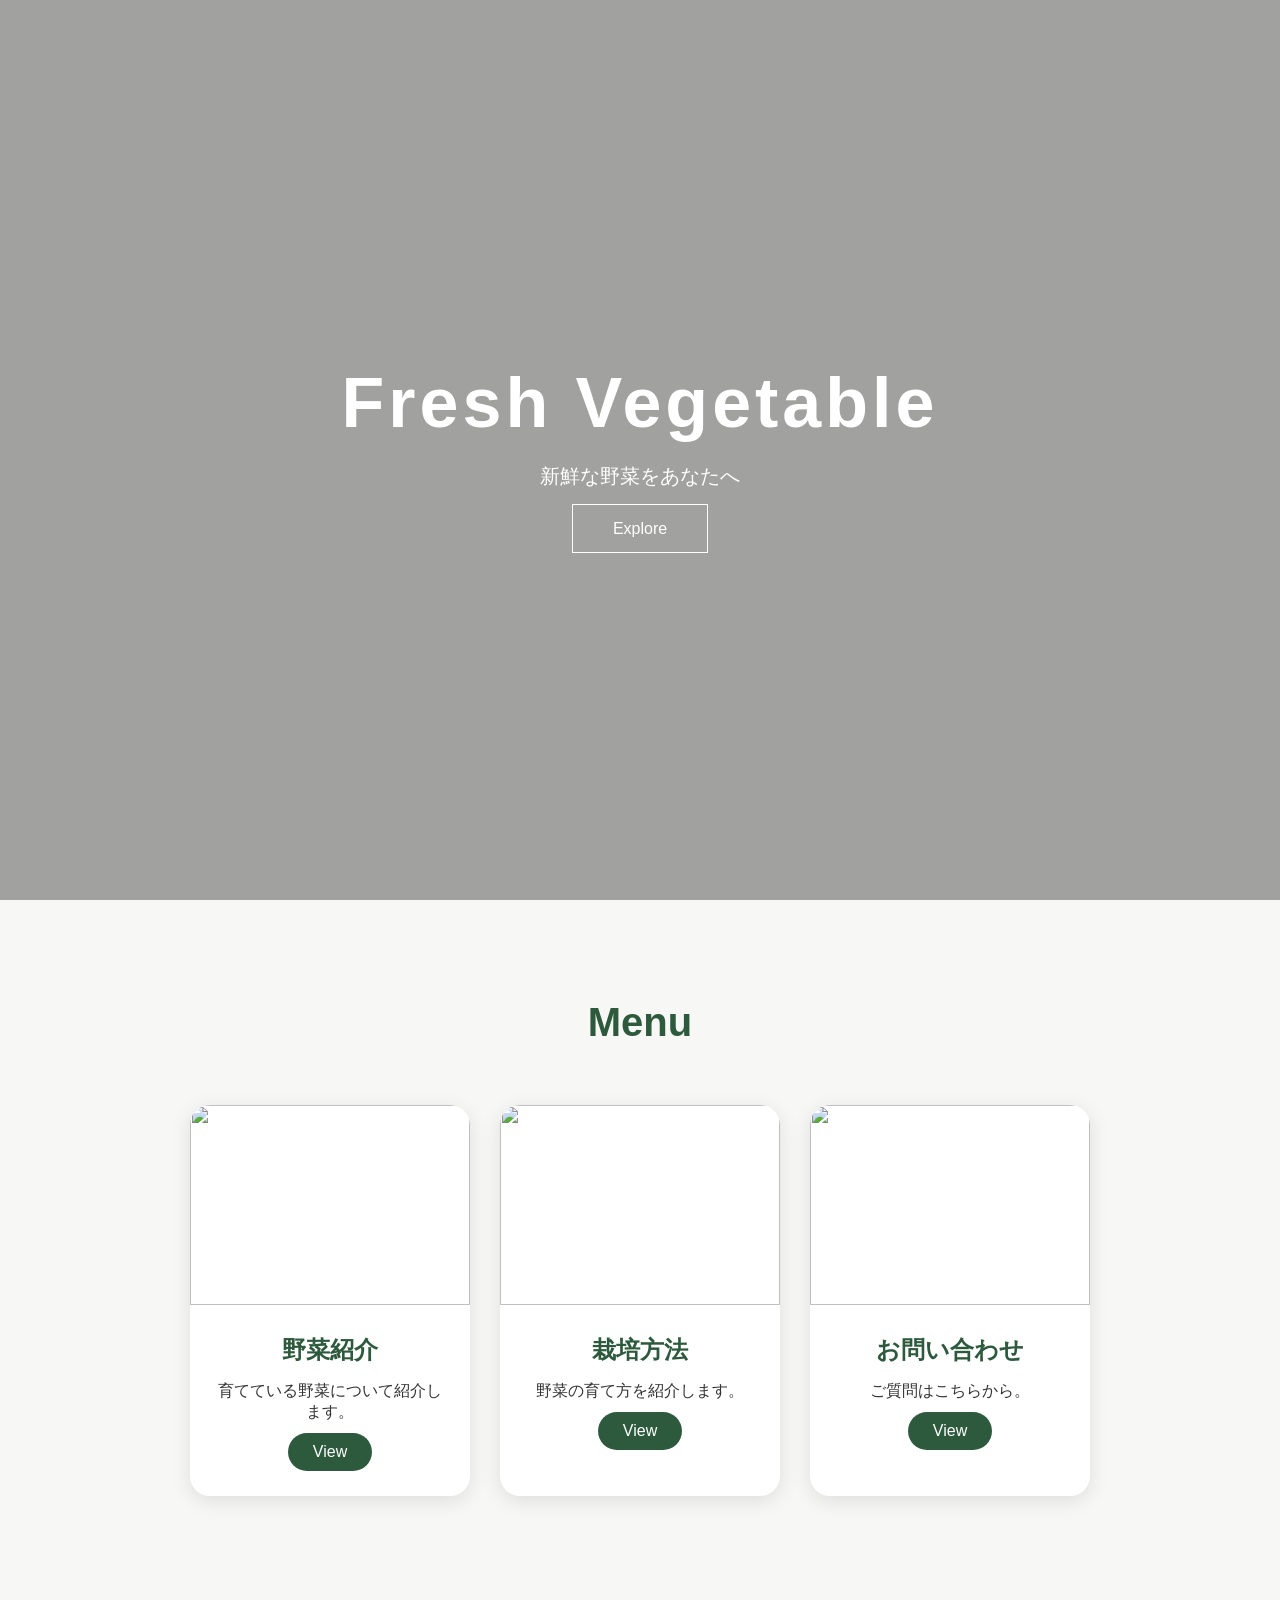
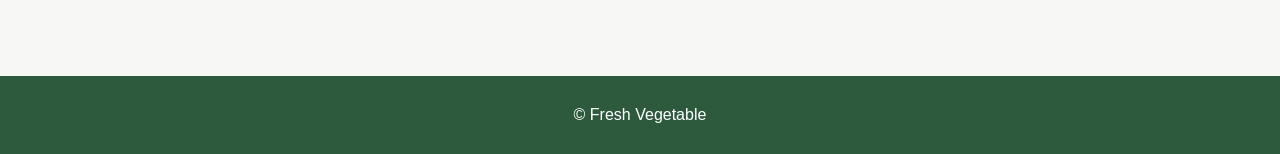
==== index.html @ 4312d127 "Update index.html" ====
<!DOCTYPE html>
<html lang="ja">
<head>
  <meta charset="UTF-8" />
  <meta name="viewport" content="width=device-width, initial-scale=1.0"/>
  <title>Fresh Vegetable</title>

  <style>
    *{
      margin: 0;
      padding: 0;
      box-sizing: border-box;
      font-family: "Yu Gothic", sans-serif;
    }

    body{
      background: #f7f7f5;
      color: #333;
    }

    /* トップ画像 */
    .hero{
      height: 100vh;
      background-image: url("https://images.unsplash.com/photo-1542838132-92c53300491e");
      background-size: cover;
      background-position: center;
      display: flex;
      align-items: center;
      justify-content: center;
      position: relative;
    }

    .hero::before{
      content: "";
      position: absolute;
      width: 100%;
      height: 100%;
      background: rgba(0,0,0,0.35);
    }

    .hero-text{
      position: relative;
      text-align: center;
      color: white;
    }

    .hero-text h1{
      font-size: 70px;
      letter-spacing: 4px;
      margin-bottom: 20px;
    }

    .hero-text p{
      font-size: 20px;
      margin-bottom: 30px;
    }

    .hero-text a{
      text-decoration: none;
      color: white;
      border: 1px solid white;
      padding: 15px 40px;
      transition: 0.3s;
    }

    .hero-text a:hover{
      background: white;
      color: #333;
    }

    /* メニュー */
    .menu{
      padding: 100px 10%;
    }

    .menu-title{
      text-align: center;
      font-size: 40px;
      margin-bottom: 60px;
      color: #2d5a3d;
    }

    .cards{
      display: flex;
      justify-content: center;
      gap: 30px;
      flex-wrap: wrap;
    }

    .card{
      width: 280px;
      background: white;
      border-radius: 20px;
      overflow: hidden;
      box-shadow: 0 5px 20px rgba(0,0,0,0.1);
      transition: 0.3s;
    }

    .card:hover{
      transform: translateY(-10px);
    }

    .card img{
      width: 100%;
      height: 200px;
      object-fit: cover;
    }

    .card-content{
      padding: 25px;
      text-align: center;
    }

    .card-content h2{
      margin-bottom: 15px;
      color: #2d5a3d;
    }

    .card-content a{
      display: inline-block;
      margin-top: 10px;
      text-decoration: none;
      color: white;
      background: #2d5a3d;
      padding: 10px 25px;
      border-radius: 30px;
      transition: 0.3s;
    }

    .card-content a:hover{
      background: #3f7a54;
    }

    footer{
      text-align: center;
      padding: 30px;
      background: #2d5a3d;
      color: white;
      margin-top: 80px;
    }
  </style>
</head>

<body>

  <!-- トップ画面 -->
  <section class="hero">
    <div class="hero-text">
      <h1>Fresh Vegetable</h1>
      <p>新鮮な野菜をあなたへ</p>
      <a href="#menu">Explore</a>
    </div>
  </section>

  <!-- メニュー -->
  <section class="menu" id="menu">

    <h1 class="menu-title">Menu</h1>

    <div class="cards">

      <!-- 野菜紹介 -->
      <div class="card">
        <img src="https://images.unsplash.com/photo-1566385101042-1a0aa0c1268c">

        <div class="card-content">
          <h2>野菜紹介</h2>
          <p>育てている野菜について紹介します。</p>

          <!-- ここを友達のページ名に変える -->
          <a href="template-product.html">View</a>
        </div>
      </div>

      <!-- 栽培方法 -->
      <div class="card">
        <img src="https://images.unsplash.com/photo-1523741543316-beb7fc7023d8">

        <div class="card-content">
          <h2>栽培方法</h2>
          <p>野菜の育て方を紹介します。</p>

          <a href="grow.html">View</a>
        </div>
      </div>

      <!-- お問い合わせ -->
      <div class="card">
        <img src="https://images.unsplash.com/photo-1495474472287-4d71bcdd2085">

        <div class="card-content">
          <h2>お問い合わせ</h2>
          <p>ご質問はこちらから。</p>

          <a href="contact.html">View</a>
        </div>
      </div>

    </div>

  </section>

  <footer>
    © Fresh Vegetable
  </footer>

</body>
</html>
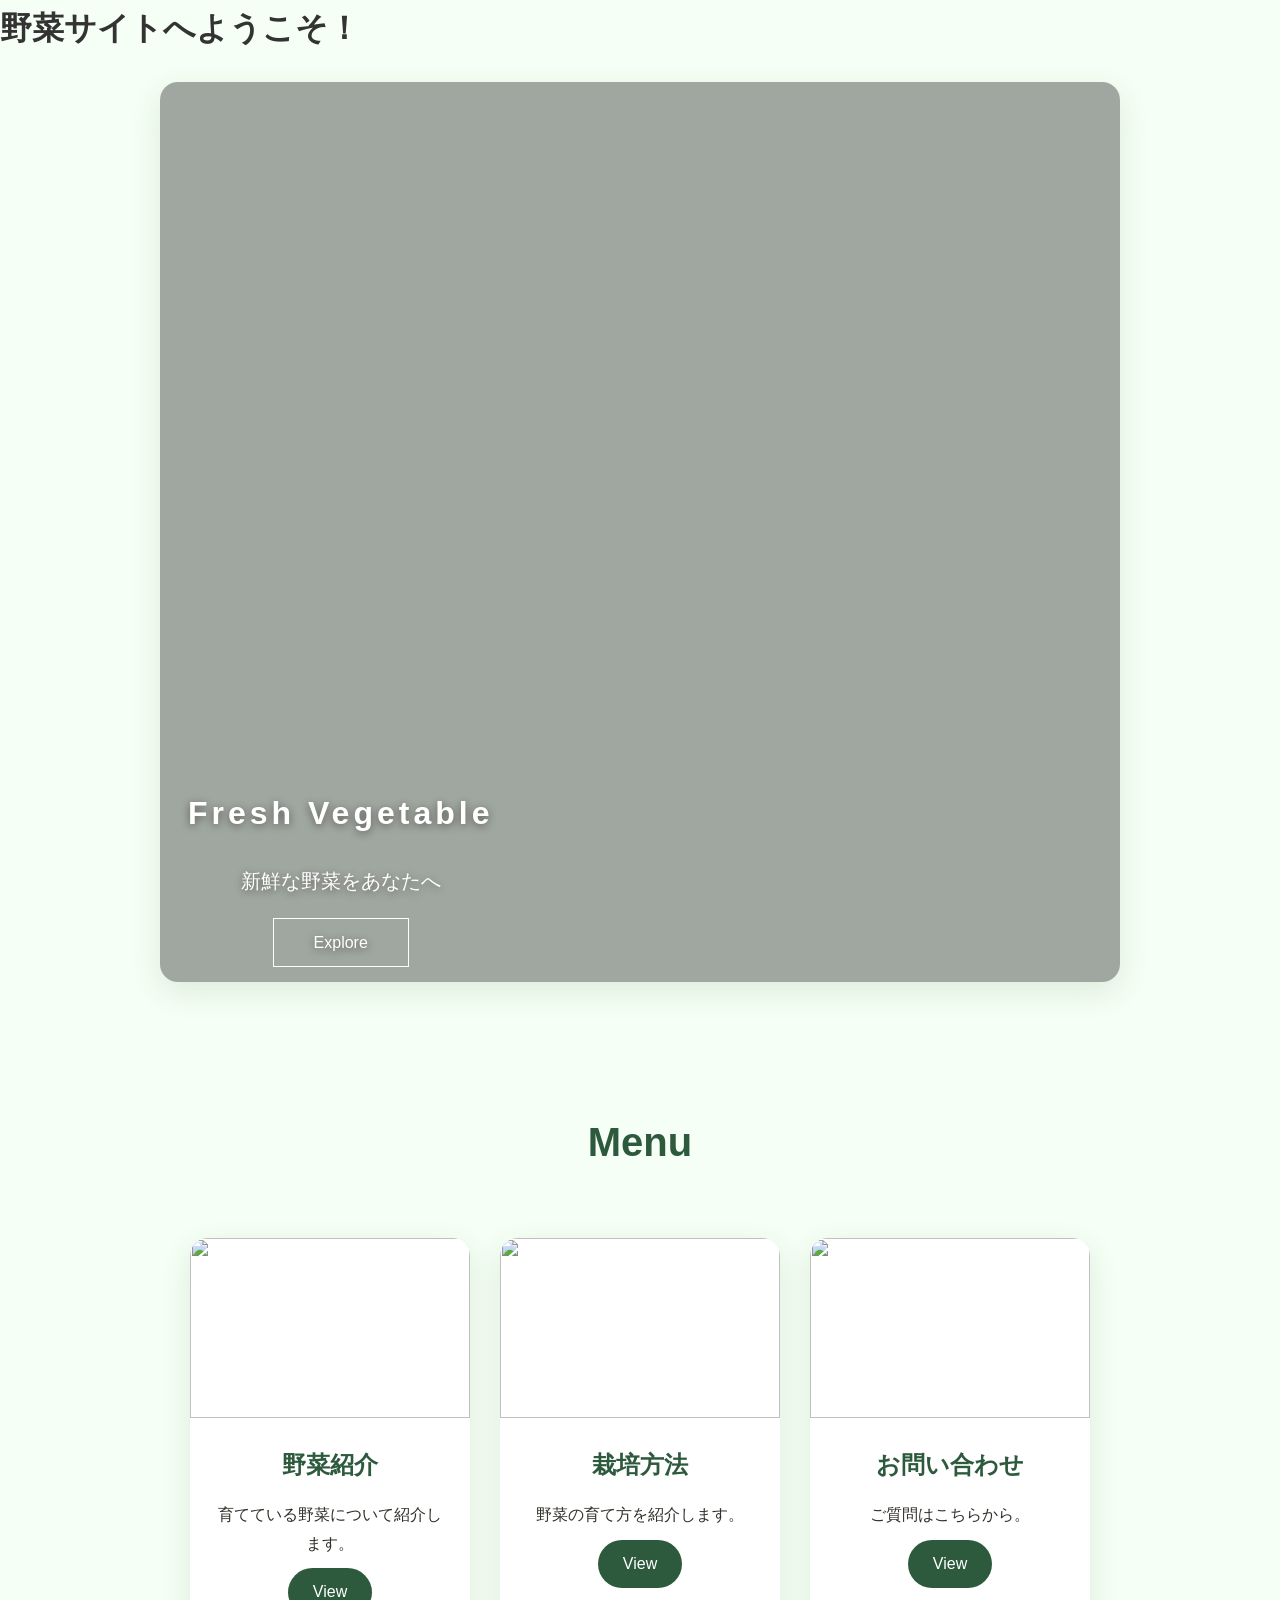
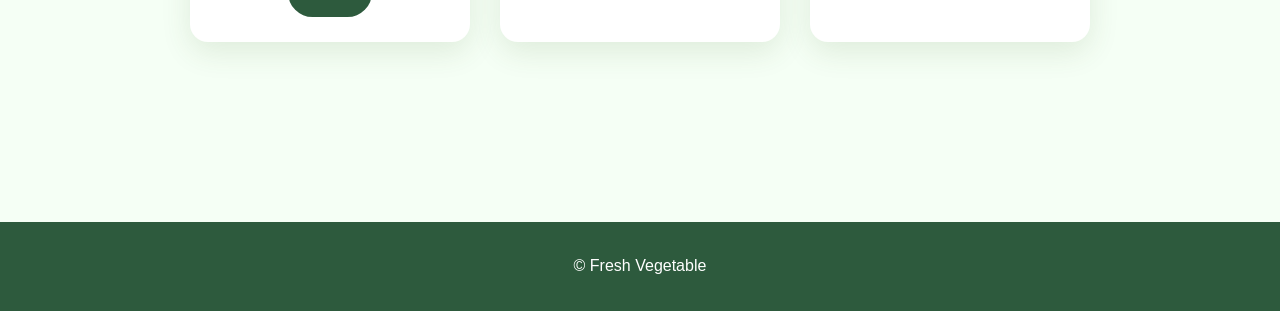
==== commit 1539f7b8: "Update index.html" ====
--- a/index.html
+++ b/index.html
@@ -139,7 +139,22 @@
       margin-top: 80px;
     }
   </style>
+</head><!DOCTYPE html>
+<html lang="ja">
+<head>
+    <meta charset="UTF-8">
+    <title>野菜サイト</title>
+
+    <!-- CSSと接続 -->
+    <link rel="stylesheet" href="style.css">
+
 </head>
+<body>
+
+    <h1>野菜サイトへようこそ！</h1>
+
+</body>
+</html>
 
 <body>
 
--- a/style.css
+++ b/style.css
@@ -0,0 +1,365 @@
+/* =========================================================
+   style.css  ―― サイト全体の見た目を決めるファイル
+   👤 担当：デザイン担当（　　　　　　　　）さん
+
+   このファイルを編集すると、サイト全体の色や形が変わります。
+   まずは下の「テーマカラー」の色コードを変えてみよう。
+   色コードは #RRGGBB の形。https://www.color-sample.com/ などで探せます。
+   ========================================================= */
+
+/* ▼ テーマカラー（ここを変えると全ページの色が一気に変わる）✏️ */
+:root {
+  --color-bg:  white;  /* 背景（白色） */
+  --color-black:  black;  /* メインの緑（葉っぱ） */
+  --color-green-dark:#3f6128;  /* 濃い緑（見出しなど） */
+  --color-accent:    #e5623d;  /* アクセント（トマト色） */
+  --color-ink:       #33302a;  /* 文字の色 */
+  --color-card:      #ffffff;  /* カードの背景（白） */
+  --radius:          18px;     /* 角の丸み */
+  --shadow:          0 10px 30px rgba(63, 97, 40, 0.12); /* 影 */
+}
+
+/* ▼ フォント（Google Fonts の Zen Maru Gothic を使用） */
+* {
+  margin: 0;
+  padding: 0;
+  box-sizing: border-box;
+}
+
+body {
+  font-family: "Zen Maru Gothic", sans-serif;
+  background-color: var(--color-bg);
+  color: var(--color-ink);
+  line-height: 1.8;
+  /* 背景にうっすら模様（消してもOK） */
+  background-image: radial-gradient(rgba(92,138,58,0.06) 1px, transparent 1px);
+  background-size: 22px 22px;
+}
+
+img {
+  max-width: 100%;
+  display: block;
+}
+
+a {
+  color: var(--color-green-dark);
+}
+
+/* =========================================================
+   ヘッダー（全ページ共通の上の帯）
+   ========================================================= */
+.site-header {
+  background-color: var(--color-green);
+  color: #fff;
+  padding: 16px 24px;
+  text-align: center;
+}
+
+.site-header .farm-name {
+  font-size: 1.4rem;
+  font-weight: 700;
+  letter-spacing: 0.05em;
+}
+
+.site-header .farm-sub {
+  font-size: 0.9rem;
+  opacity: 0.9;
+}
+
+/* 中身を中央にそろえる共通の箱 */
+.container {
+  max-width: 960px;
+  margin: 0 auto;
+  padding: 0 20px;
+}
+
+/* =========================================================
+   トップページの「ヒーロー」（一番上の大きな写真）
+   ========================================================= */
+.hero {
+  position: relative;
+  margin: 24px auto;
+  max-width: 960px;
+  border-radius: var(--radius);
+  overflow: hidden;
+  box-shadow: var(--shadow);
+}
+
+.hero img {
+  width: 100%;
+  height: 320px;
+  object-fit: cover;
+}
+
+.hero .hero-text {
+  position: absolute;
+  left: 28px;
+  bottom: 24px;
+  color: #fff;
+  text-shadow: 0 2px 8px rgba(0, 0, 0, 0.45);
+}
+
+.hero .hero-text h1 {
+  font-size: 2rem;
+}
+
+/* =========================================================
+   セクションの見出し
+   ========================================================= */
+.section-title {
+  text-align: center;
+  color: var(--color-green-dark);
+  font-size: 1.6rem;
+  margin: 40px 0 8px;
+}
+
+.section-title::after {
+  content: "";
+  display: block;
+  width: 56px;
+  height: 4px;
+  background: var(--color-accent);
+  border-radius: 2px;
+  margin: 10px auto 0;
+}
+
+.lead {
+  text-align: center;
+  color: #6b6657;
+  margin-bottom: 24px;
+}
+
+/* =========================================================
+   トップページの商品カード（クリックで各ページへ）
+   ========================================================= */
+.card-grid {
+  display: grid;
+  grid-template-columns: repeat(auto-fill, minmax(240px, 1fr));
+  gap: 22px;
+  margin: 20px 0 60px;
+}
+
+.card {
+  background: var(--color-card);
+  border-radius: var(--radius);
+  overflow: hidden;
+  box-shadow: var(--shadow);
+  text-decoration: none;
+  color: var(--color-ink);
+  transition: transform 0.2s ease, box-shadow 0.2s ease;
+  display: block;
+}
+
+.card:hover {
+  transform: translateY(-6px);            /* マウスを乗せると少し浮く */
+  box-shadow: 0 16px 36px rgba(63, 97, 40, 0.2);
+}
+
+.card img {
+  width: 100%;
+  height: 180px;
+  object-fit: cover;
+}
+
+.card .card-body {
+  padding: 14px 18px 20px;
+}
+
+.card .card-body h3 {
+  color: var(--color-green-dark);
+  font-size: 1.2rem;
+}
+
+.card .card-body p {
+  font-size: 0.92rem;
+  color: #6b6657;
+}
+
+.card .tag {
+  display: inline-block;
+  background: var(--color-accent);
+  color: #fff;
+  font-size: 0.75rem;
+  padding: 2px 10px;
+  border-radius: 999px;
+  margin-bottom: 6px;
+}
+
+/* =========================================================
+   商品ページ（tomato.html など 1作物のページ）
+   ========================================================= */
+.product {
+  background: var(--color-card);
+  max-width: 760px;
+  margin: 30px auto 50px;
+  border-radius: var(--radius);
+  overflow: hidden;
+  box-shadow: var(--shadow);
+}
+
+.product .product-photo {
+  width: 100%;
+  height: 360px;
+  object-fit: cover;
+}
+
+.product .product-body {
+  padding: 28px 30px 36px;
+}
+
+.product .catch {
+  color: var(--color-accent);
+  font-weight: 700;
+  font-size: 1.1rem;
+}
+
+.product h1 {
+  color: var(--color-green-dark);
+  font-size: 2rem;
+  margin: 4px 0 18px;
+}
+
+/* 「だれに / おすすめの食べ方」などの小見出し */
+.product h2 {
+  color: var(--color-green);
+  font-size: 1.2rem;
+  border-left: 6px solid var(--color-accent);
+  padding-left: 12px;
+  margin: 26px 0 8px;
+}
+
+.back-link {
+  display: inline-block;
+  margin: 0 0 30px 20px;
+  color: var(--color-green-dark);
+  text-decoration: none;
+  font-weight: 500;
+}
+
+.back-link:hover {
+  text-decoration: underline;
+}
+
+/* =========================================================
+   フッター（全ページ共通の下の帯）
+   ========================================================= */
+.site-footer {
+  background: var(--color-green-dark);
+  color: #fff;
+  text-align: center;
+  padding: 22px;
+  font-size: 0.85rem;
+}
+
+/* スマホ向けの調整 */
+@media (max-width: 600px) {
+  .hero img { height: 220px; }
+  .hero .hero-text h1 { font-size: 1.4rem; }
+  .product .product-photo { height: 240px; }
+}
+
+
+
+body{
+  margin:0;
+  font-family: "Zen Maru Gothic", sans-serif;
+  background:#f5fff5;
+  color:#333;
+}
+
+/* ヘッダー */
+.header{
+  background:#7cc576;
+  color:white;
+  text-align:center;
+  padding:40px 20px;
+}
+
+.header h1{
+  margin:0;
+  font-size:36px;
+}
+
+.header p{
+  margin-top:10px;
+}
+
+/* 戻るボタン */
+.back-area{
+  padding:20px;
+}
+
+.back-button{
+  text-decoration:none;
+  background:white;
+  color:#4b8b3b;
+  padding:10px 18px;
+  border-radius:10px;
+  box-shadow:0 2px 5px rgba(0,0,0,0.1);
+}
+
+/* メイン */
+.product-page{
+  display:flex;
+  justify-content:center;
+  padding:20px;
+}
+
+/* 商品カード */
+.product-card{
+  background:white;
+  max-width:1000px;
+  width:100%;
+  border-radius:20px;
+  overflow:hidden;
+  box-shadow:0 5px 15px rgba(0,0,0,0.1);
+}
+
+/* 写真 */
+.image-area img{
+  width:100%;
+  height:400px;
+  object-fit:cover;
+}
+
+/* 情報 */
+.info-area{
+  padding:30px;
+}
+
+.catch-copy{
+  color:#ff7b54;
+  font-weight:bold;
+  font-size:20px;
+}
+
+.info-area h2{
+  font-size:40px;
+  margin-top:10px;
+}
+
+.description{
+  line-height:1.8;
+}
+
+/* 詳細 */
+.detail-box{
+  margin-top:30px;
+}
+
+.detail-box h3{
+  margin-top:25px;
+  color:#4b8b3b;
+}
+
+.detail-box p{
+  line-height:1.8;
+}
+
+/* フッター */
+.footer{
+  text-align:center;
+  padding:30px;
+  margin-top:40px;
+  background:#e4f5e1;
+}
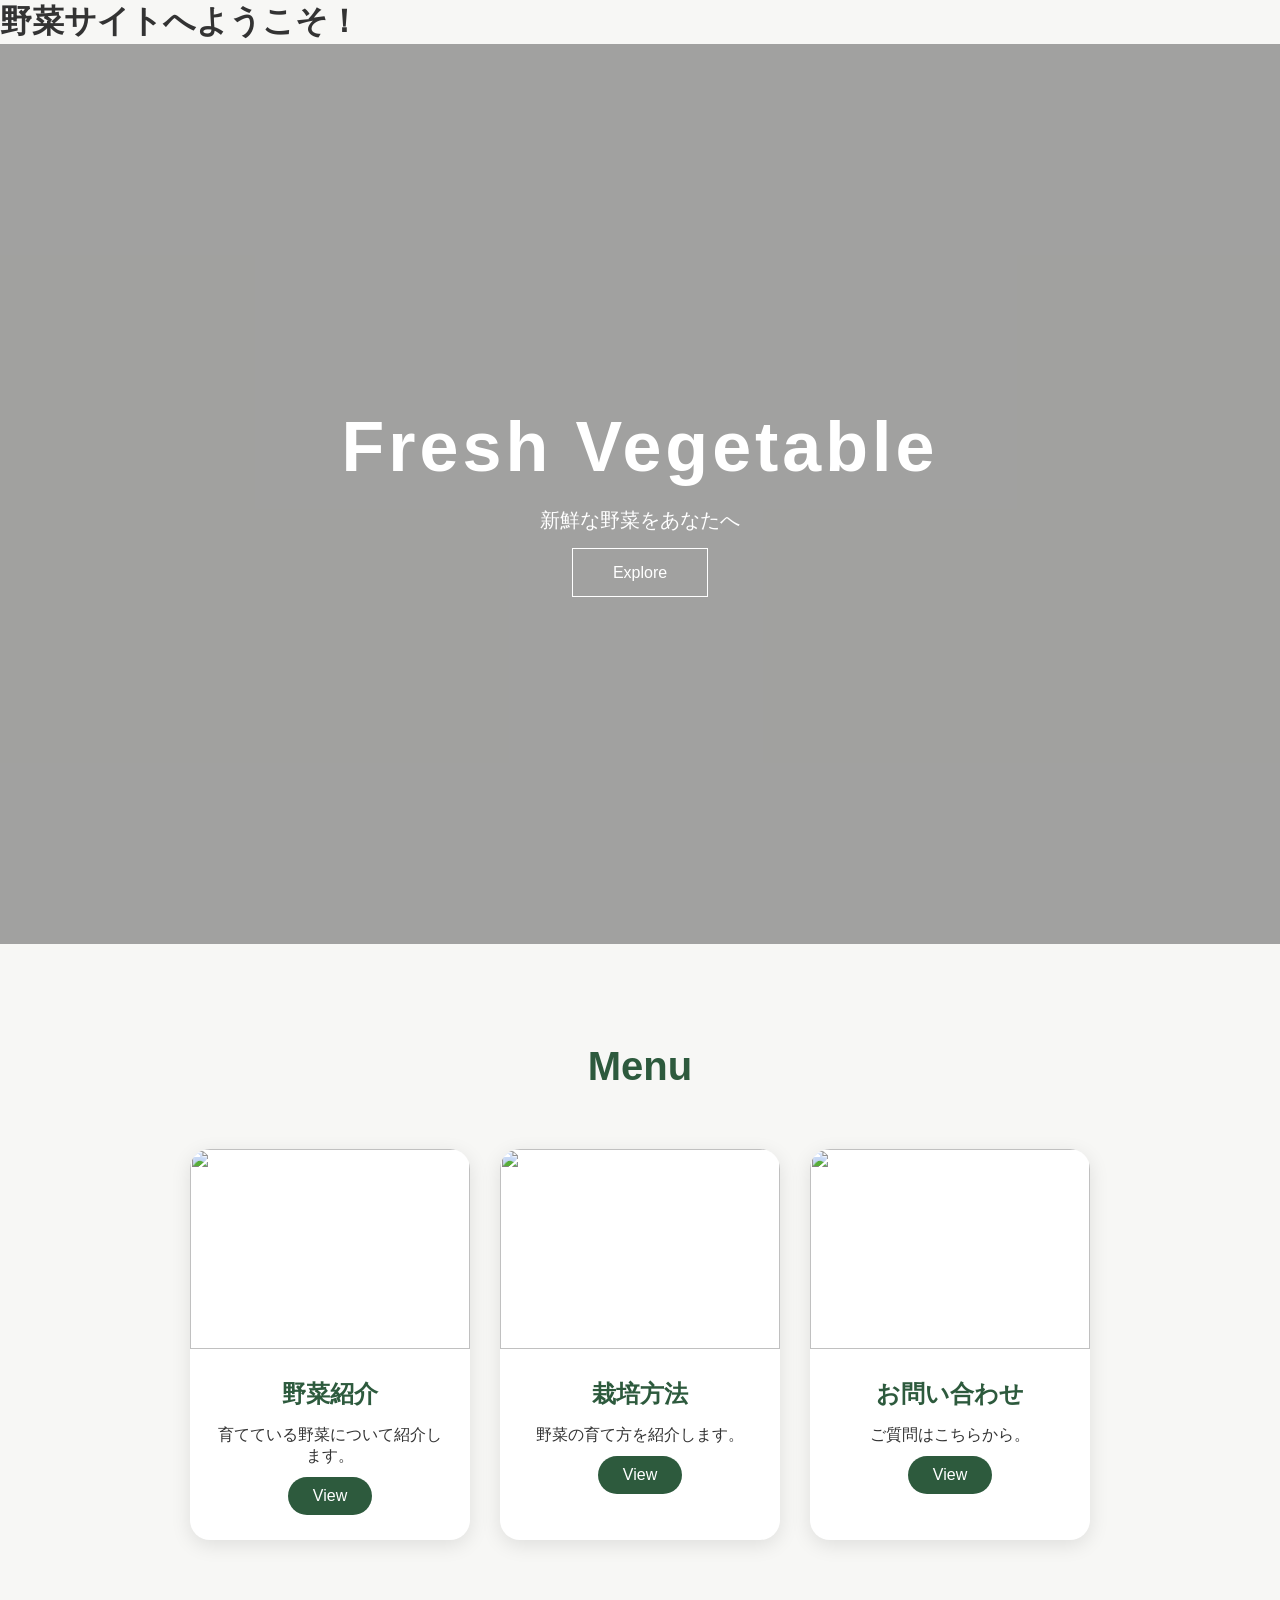
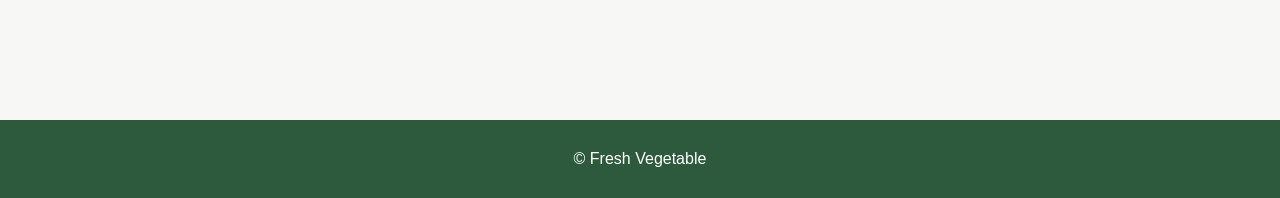
==== commit 0e27f922: "Update index.html" ====
--- a/index.html
+++ b/index.html
@@ -146,7 +146,7 @@
     <title>野菜サイト</title>
 
     <!-- CSSと接続 -->
-    <link rel="stylesheet" href="style.css">
+    <link rel="style.css" href="style.css">
 
 </head>
 <body>
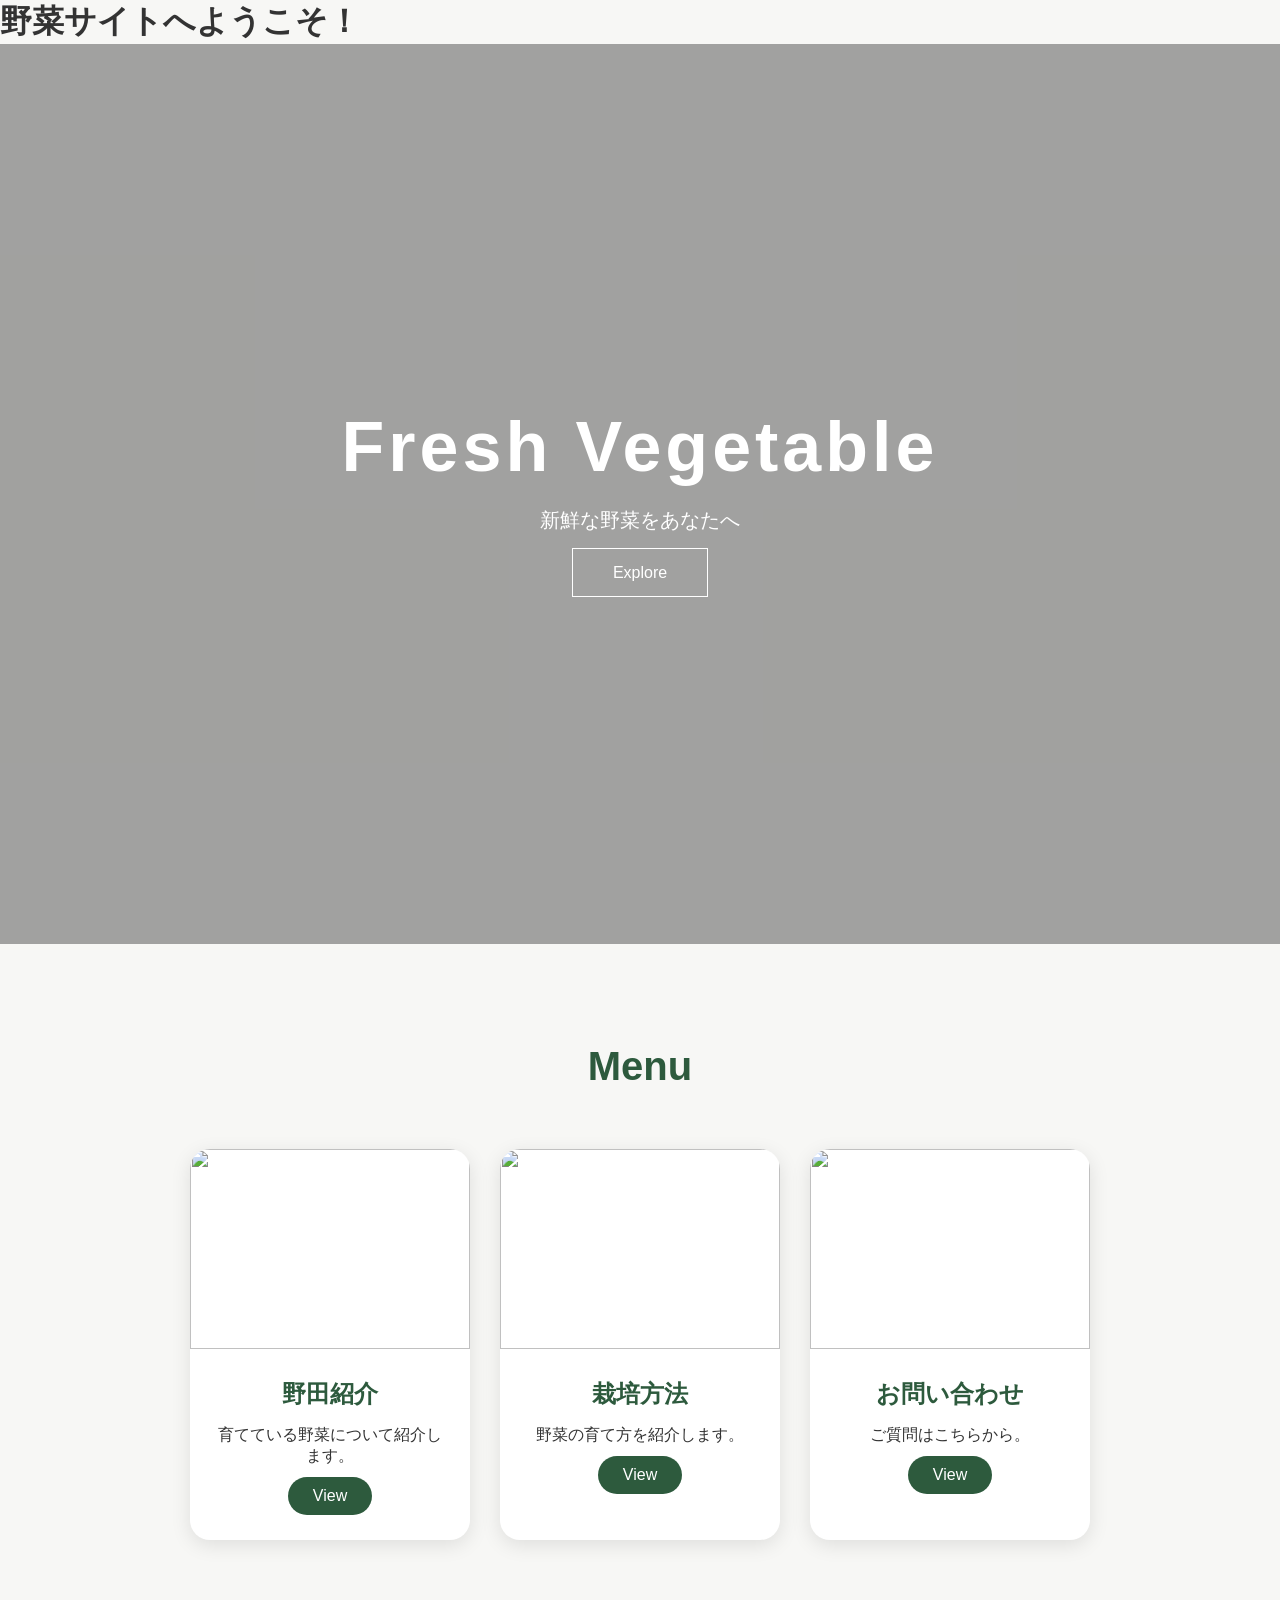
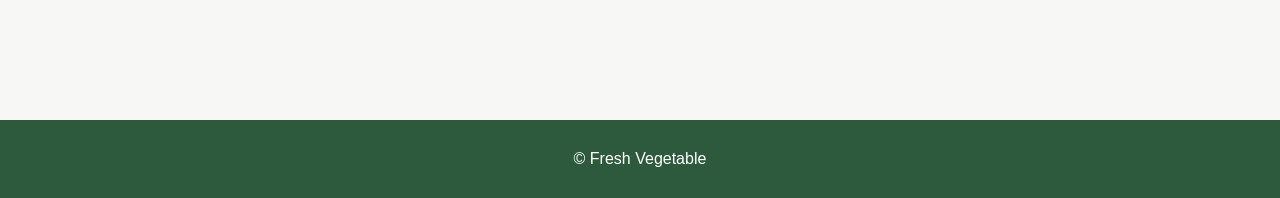
==== commit 553b466c: "Update index.html" ====
--- a/index.html
+++ b/index.html
@@ -179,7 +179,7 @@
         <img src="https://images.unsplash.com/photo-1566385101042-1a0aa0c1268c">
 
         <div class="card-content">
-          <h2>野菜紹介</h2>
+          <h2>野田紹介</h2>
           <p>育てている野菜について紹介します。</p>
 
           <!-- ここを友達のページ名に変える -->
--- a/style.css
+++ b/style.css
@@ -9,7 +9,7 @@
 
 /* ▼ テーマカラー（ここを変えると全ページの色が一気に変わる）✏️ */
 :root {
-  --color-bg:  white;  /* 背景（白色） */
+  --color-bg:  white;  /* 背景（黒色） */
   --color-black:  black;  /* メインの緑（葉っぱ） */
   --color-green-dark:#3f6128;  /* 濃い緑（見出しなど） */
   --color-accent:    #e5623d;  /* アクセント（トマト色） */
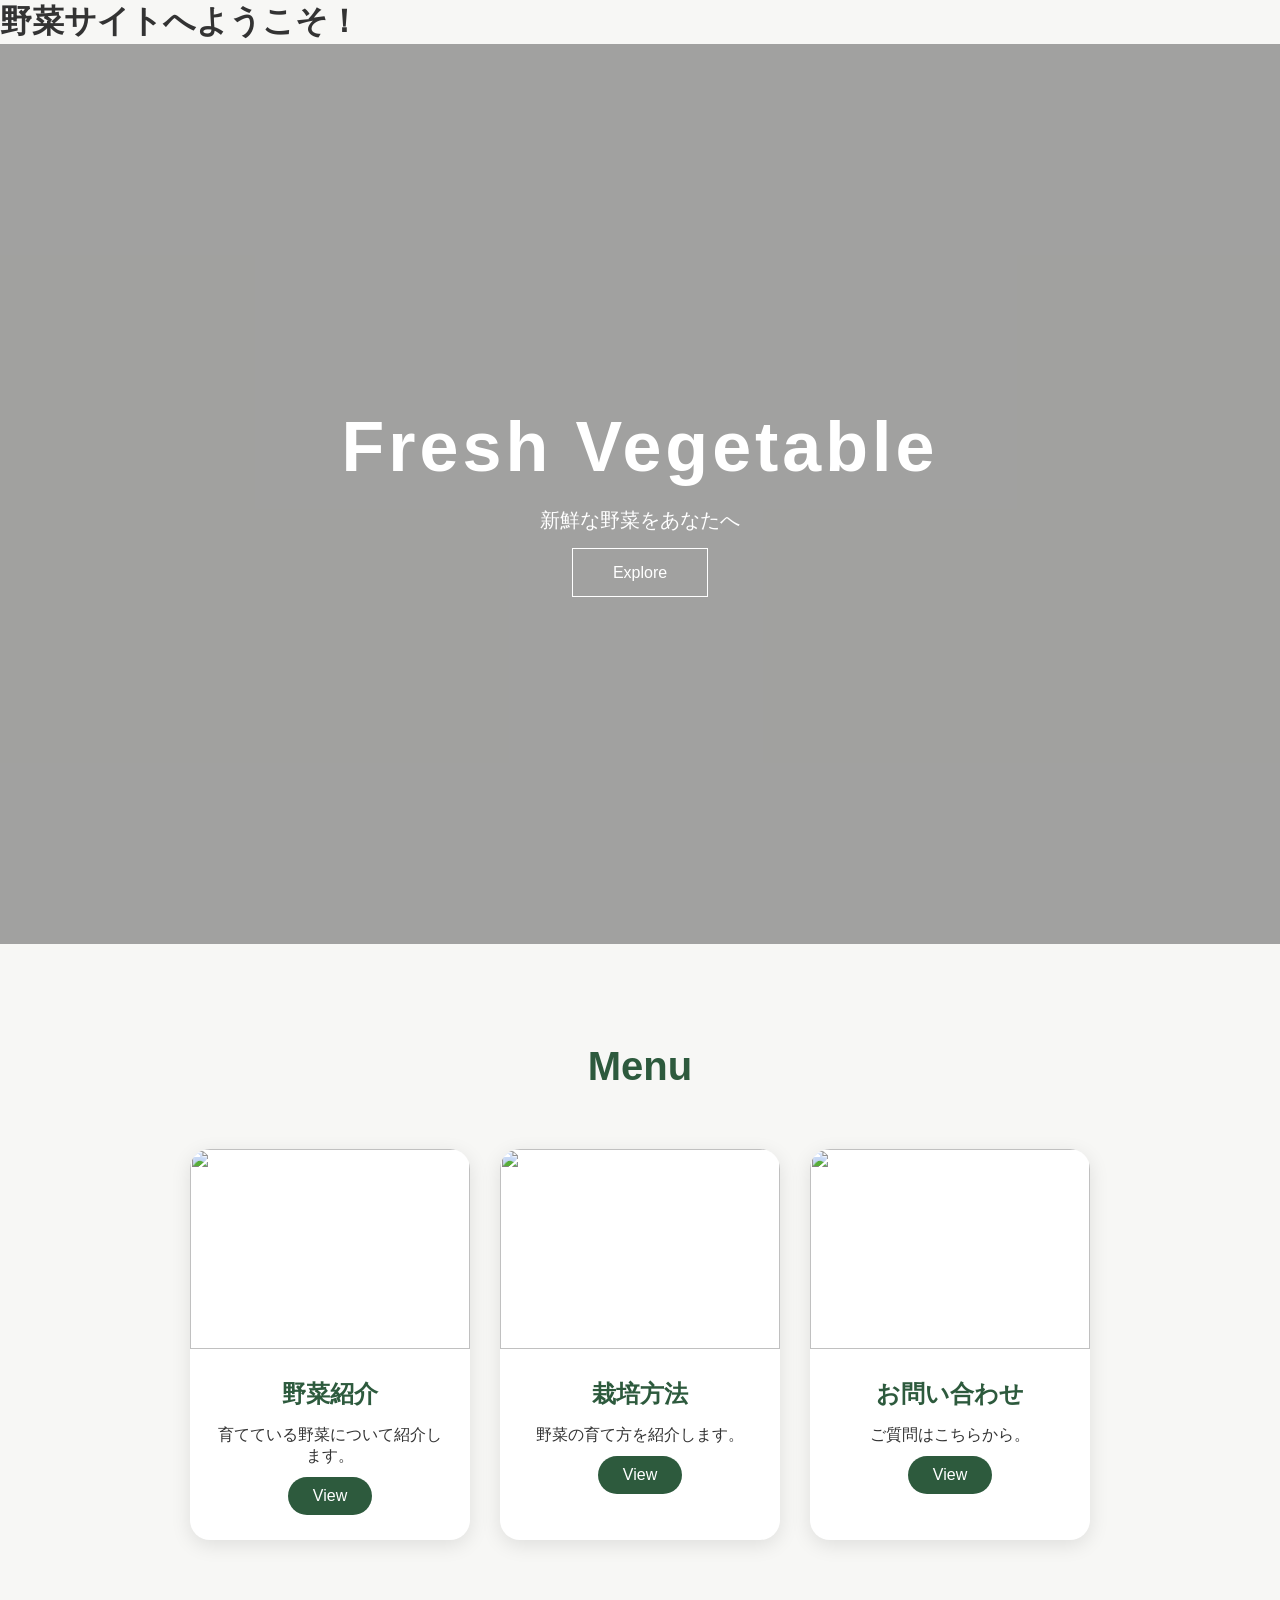
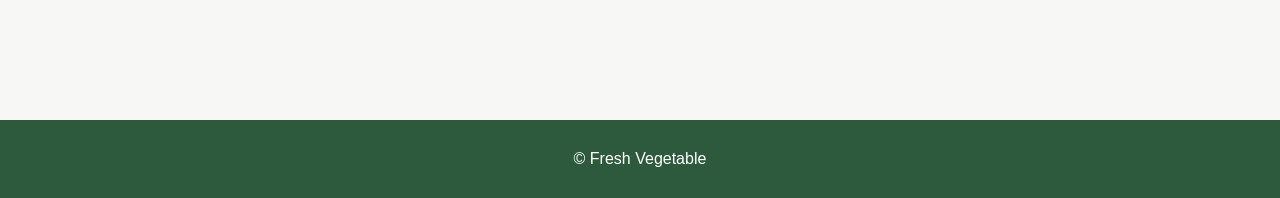
==== commit 13649c25: "Update index.html" ====
--- a/index.html
+++ b/index.html
@@ -179,7 +179,7 @@
         <img src="https://images.unsplash.com/photo-1566385101042-1a0aa0c1268c">
 
         <div class="card-content">
-          <h2>野田紹介</h2>
+          <h2>野菜紹介</h2>
           <p>育てている野菜について紹介します。</p>
 
           <!-- ここを友達のページ名に変える -->
--- a/style.css
+++ b/style.css
@@ -9,7 +9,7 @@
 
 /* ▼ テーマカラー（ここを変えると全ページの色が一気に変わる）✏️ */
 :root {
-  --color-bg:  white;  /* 背景（黒色） */
+  --color-bg:  white;  /* 背景（白色） */
   --color-black:  black;  /* メインの緑（葉っぱ） */
   --color-green-dark:#3f6128;  /* 濃い緑（見出しなど） */
   --color-accent:    #e5623d;  /* アクセント（トマト色） */
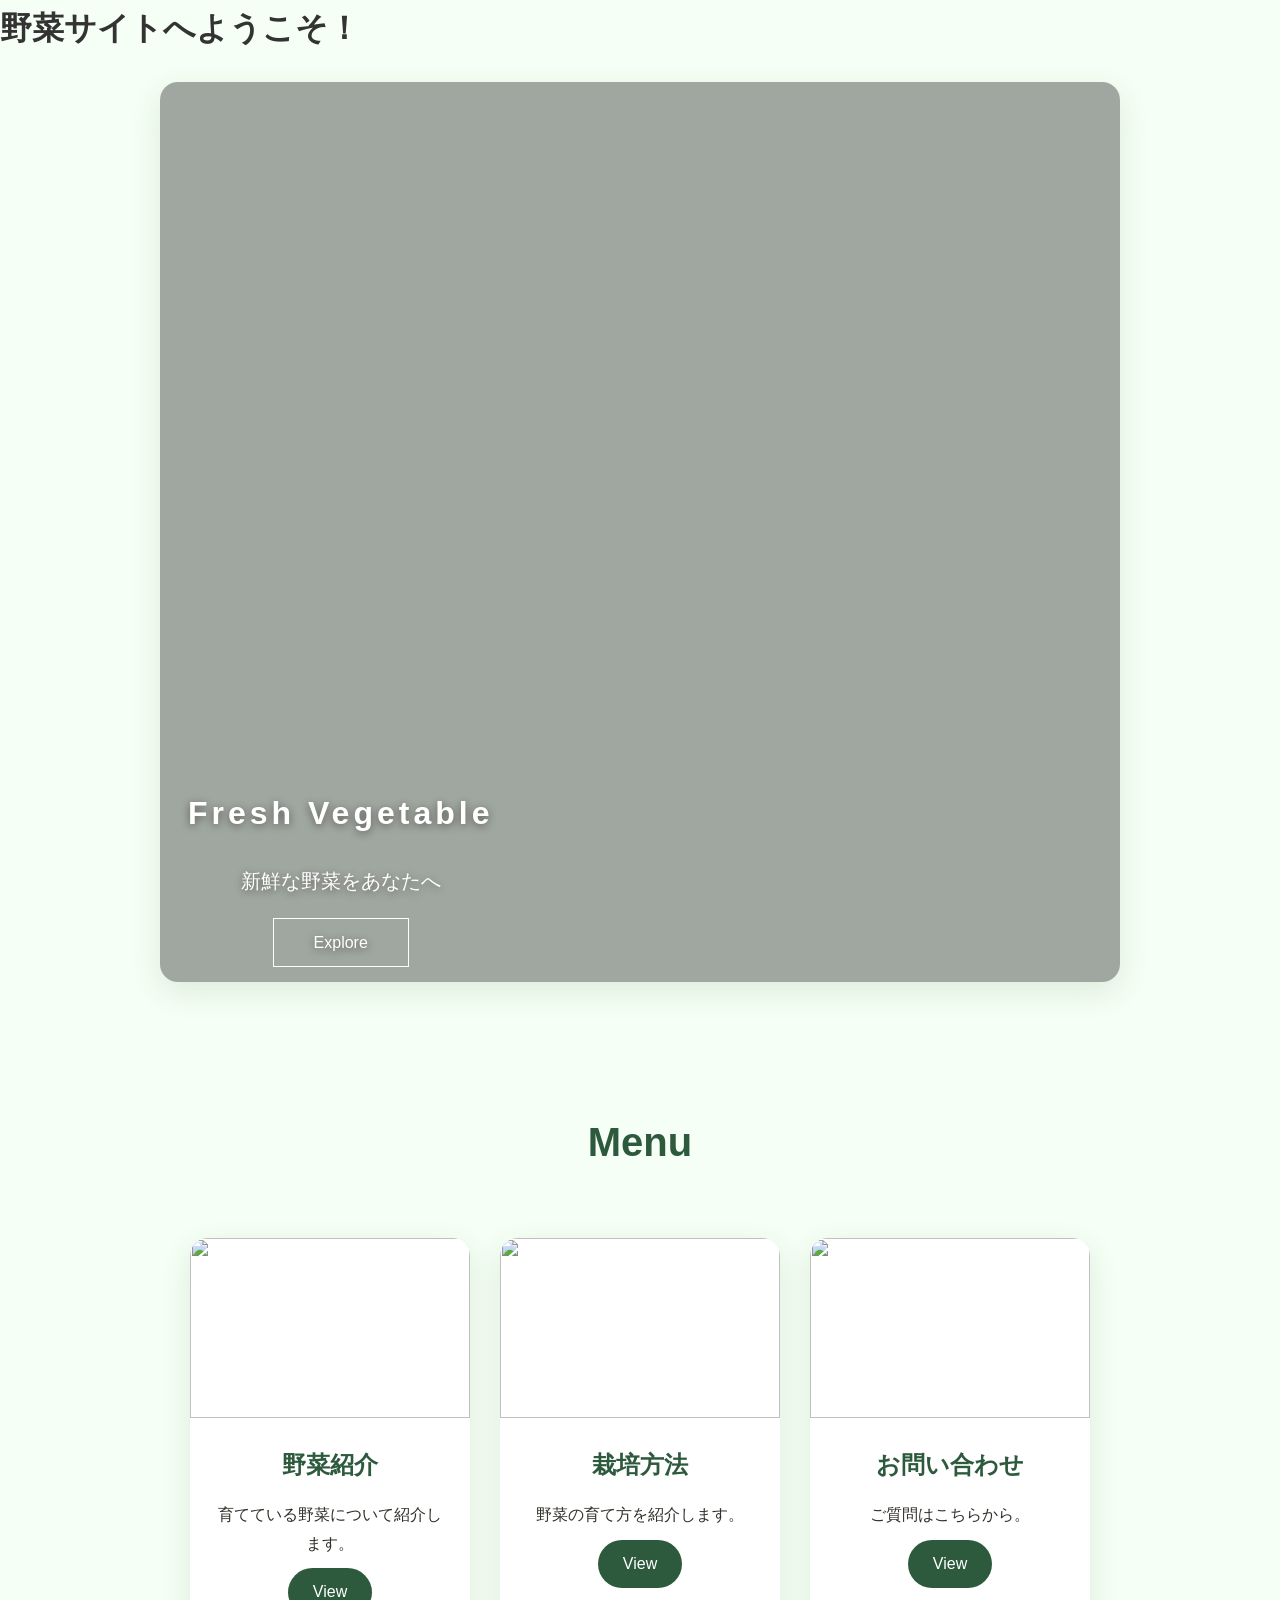
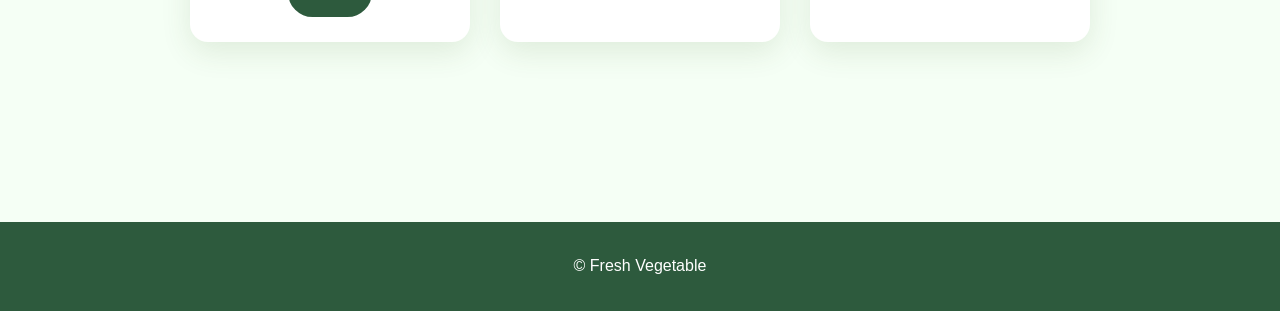
==== commit e767abeb: "Update index.html" ====
--- a/index.html
+++ b/index.html
@@ -146,7 +146,7 @@
     <title>野菜サイト</title>
 
     <!-- CSSと接続 -->
-    <link rel="style.css" href="style.css">
+  <link rel="stylesheet" href="style.css">
 
 </head>
 <body>
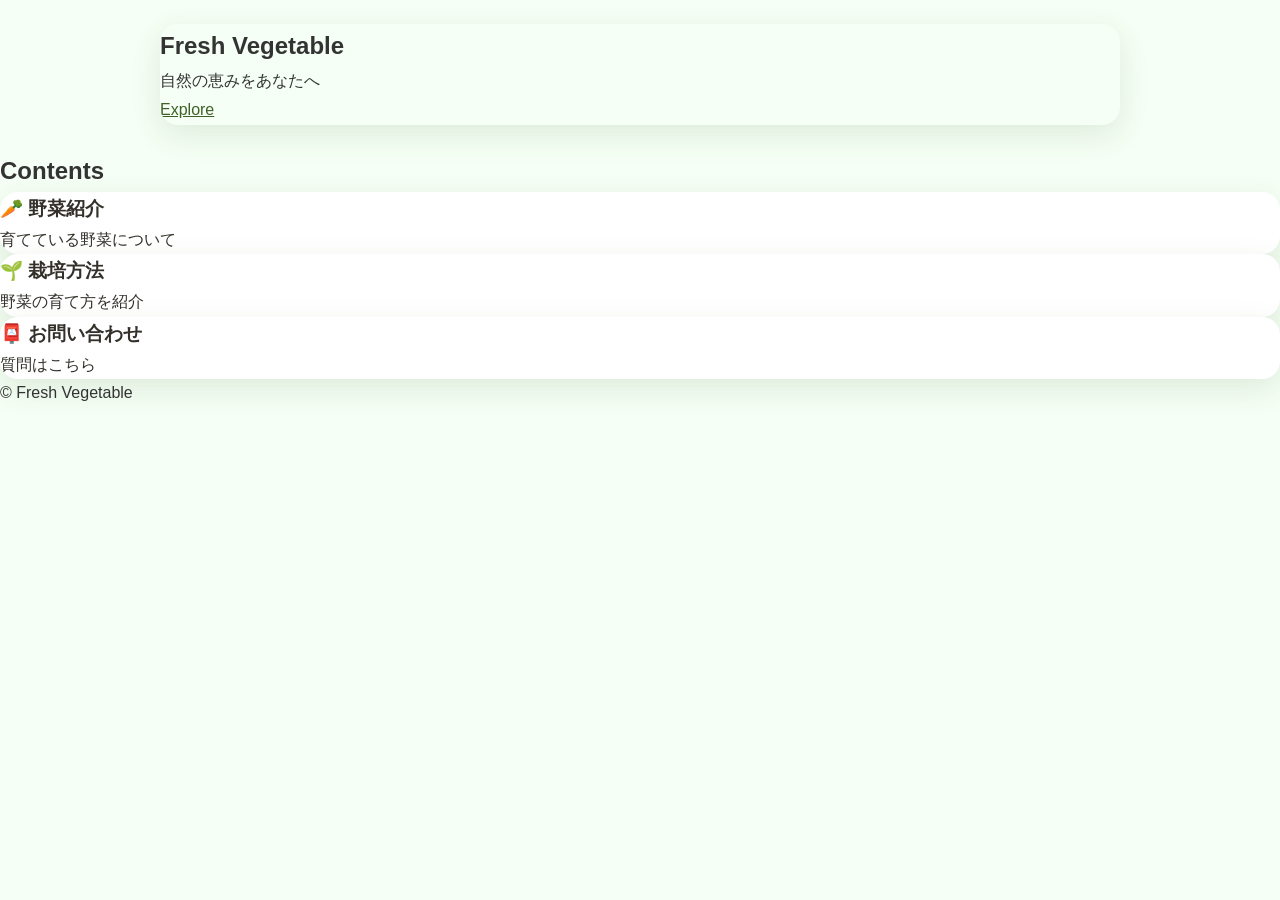
==== commit b66b6834: "Update index.html" ====
--- a/index.html
+++ b/index.html
@@ -1,223 +1,54 @@
 <!DOCTYPE html>
 <html lang="ja">
 <head>
-  <meta charset="UTF-8" />
-  <meta name="viewport" content="width=device-width, initial-scale=1.0"/>
-  <title>Fresh Vegetable</title>
+    <meta charset="UTF-8">
+    <meta name="viewport" content="width=device-width, initial-scale=1.0">
+    <title>Fresh Vegetable</title>
 
-  <style>
-    *{
-      margin: 0;
-      padding: 0;
-      box-sizing: border-box;
-      font-family: "Yu Gothic", sans-serif;
-    }
+    <link rel="stylesheet" href="style.css">
+</head>
 
-    body{
-      background: #f7f7f5;
-      color: #333;
-    }
-
-    /* トップ画像 */
-    .hero{
-      height: 100vh;
-      background-image: url("https://images.unsplash.com/photo-1542838132-92c53300491e");
-      background-size: cover;
-      background-position: center;
-      display: flex;
-      align-items: center;
-      justify-content: center;
-      position: relative;
-    }
-
-    .hero::before{
-      content: "";
-      position: absolute;
-      width: 100%;
-      height: 100%;
-      background: rgba(0,0,0,0.35);
-    }
-
-    .hero-text{
-      position: relative;
-      text-align: center;
-      color: white;
-    }
-
-    .hero-text h1{
-      font-size: 70px;
-      letter-spacing: 4px;
-      margin-bottom: 20px;
-    }
-
-    .hero-text p{
-      font-size: 20px;
-      margin-bottom: 30px;
-    }
-
-    .hero-text a{
-      text-decoration: none;
-      color: white;
-      border: 1px solid white;
-      padding: 15px 40px;
-      transition: 0.3s;
-    }
-
-    .hero-text a:hover{
-      background: white;
-      color: #333;
-    }
-
-    /* メニュー */
-    .menu{
-      padding: 100px 10%;
-    }
-
-    .menu-title{
-      text-align: center;
-      font-size: 40px;
-      margin-bottom: 60px;
-      color: #2d5a3d;
-    }
-
-    .cards{
-      display: flex;
-      justify-content: center;
-      gap: 30px;
-      flex-wrap: wrap;
-    }
-
-    .card{
-      width: 280px;
-      background: white;
-      border-radius: 20px;
-      overflow: hidden;
-      box-shadow: 0 5px 20px rgba(0,0,0,0.1);
-      transition: 0.3s;
-    }
-
-    .card:hover{
-      transform: translateY(-10px);
-    }
-
-    .card img{
-      width: 100%;
-      height: 200px;
-      object-fit: cover;
-    }
-
-    .card-content{
-      padding: 25px;
-      text-align: center;
-    }
-
-    .card-content h2{
-      margin-bottom: 15px;
-      color: #2d5a3d;
-    }
-
-    .card-content a{
-      display: inline-block;
-      margin-top: 10px;
-      text-decoration: none;
-      color: white;
-      background: #2d5a3d;
-      padding: 10px 25px;
-      border-radius: 30px;
-      transition: 0.3s;
-    }
-
-    .card-content a:hover{
-      background: #3f7a54;
-    }
-
-    footer{
-      text-align: center;
-      padding: 30px;
-      background: #2d5a3d;
-      color: white;
-      margin-top: 80px;
-    }
-  </style>
-</head><!DOCTYPE html>
-<html lang="ja">
-<head>
-    <meta charset="UTF-8">
-    <title>野菜サイト</title>
-
-    <!-- CSSと接続 -->
-  <link rel="stylesheet" href="style.css">
-
-</head>
 <body>
 
-    <h1>野菜サイトへようこそ！</h1>
+    <section class="hero">
+        <div class="hero-content">
+            <h1>Fresh Vegetable</h1>
+            <p>自然の恵みをあなたへ</p>
+
+            <a href="#menu" class="hero-btn">
+                Explore
+            </a>
+        </div>
+    </section>
+
+    <section class="menu" id="menu">
+
+        <h2>Contents</h2>
+
+        <div class="card-area">
+
+            <a href="template-product.html" class="card">
+                <h3>🥕 野菜紹介</h3>
+                <p>育てている野菜について</p>
+            </a>
+
+            <a href="grow.html" class="card">
+                <h3>🌱 栽培方法</h3>
+                <p>野菜の育て方を紹介</p>
+            </a>
+
+            <a href="contact.html" class="card">
+                <h3>📮 お問い合わせ</h3>
+                <p>質問はこちら</p>
+            </a>
+
+        </div>
+
+    </section>
+
+    <footer>
+        © Fresh Vegetable
+    </footer>
 
 </body>
 </html>
-
-<body>
-
-  <!-- トップ画面 -->
-  <section class="hero">
-    <div class="hero-text">
-      <h1>Fresh Vegetable</h1>
-      <p>新鮮な野菜をあなたへ</p>
-      <a href="#menu">Explore</a>
-    </div>
-  </section>
-
-  <!-- メニュー -->
-  <section class="menu" id="menu">
-
-    <h1 class="menu-title">Menu</h1>
-
-    <div class="cards">
-
-      <!-- 野菜紹介 -->
-      <div class="card">
-        <img src="https://images.unsplash.com/photo-1566385101042-1a0aa0c1268c">
-
-        <div class="card-content">
-          <h2>野菜紹介</h2>
-          <p>育てている野菜について紹介します。</p>
-
-          <!-- ここを友達のページ名に変える -->
-          <a href="template-product.html">View</a>
-        </div>
-      </div>
-
-      <!-- 栽培方法 -->
-      <div class="card">
-        <img src="https://images.unsplash.com/photo-1523741543316-beb7fc7023d8">
-
-        <div class="card-content">
-          <h2>栽培方法</h2>
-          <p>野菜の育て方を紹介します。</p>
-
-          <a href="grow.html">View</a>
-        </div>
-      </div>
-
-      <!-- お問い合わせ -->
-      <div class="card">
-        <img src="https://images.unsplash.com/photo-1495474472287-4d71bcdd2085">
-
-        <div class="card-content">
-          <h2>お問い合わせ</h2>
-          <p>ご質問はこちらから。</p>
-
-          <a href="contact.html">View</a>
-        </div>
-      </div>
-
-    </div>
-
-  </section>
-
-  <footer>
-    © Fresh Vegetable
-  </footer>
-
-</body>
-</html>
--- a/style.css
+++ b/style.css
@@ -9,7 +9,7 @@
 
 /* ▼ テーマカラー（ここを変えると全ページの色が一気に変わる）✏️ */
 :root {
-  --color-bg:  white;  /* 背景（白色） */
+  --color-bg:  black;  /* 背景（白色） */
   --color-black:  black;  /* メインの緑（葉っぱ） */
   --color-green-dark:#3f6128;  /* 濃い緑（見出しなど） */
   --color-accent:    #e5623d;  /* アクセント（トマト色） */
